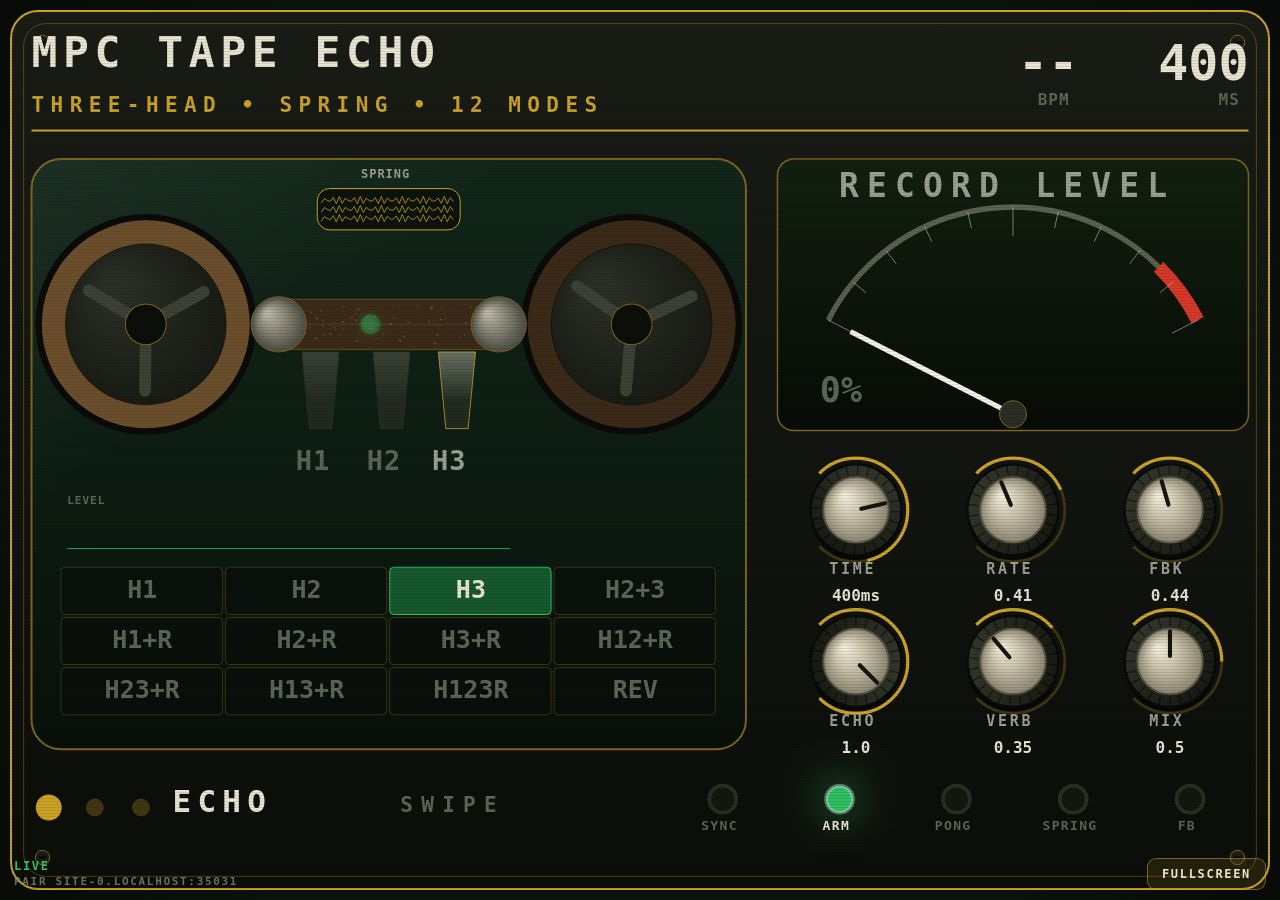
==== vst/web/index.html @ f67cbfa9 "feat: the companion screen, in the published source Port 8101, three faces (ECHO/TAPE/MACRO), read a" ====
<!doctype html>
<html lang="en">
<head>
<meta charset="utf-8">
<meta name="viewport" content="width=device-width,initial-scale=1,viewport-fit=cover,user-scalable=no">
<meta name="mobile-web-app-capable" content="yes">
<meta name="apple-mobile-web-app-capable" content="yes">
<meta name="apple-mobile-web-app-status-bar-style" content="black-translucent">
<meta name="theme-color" content="#0a0c09">
<link rel="manifest" href="/manifest.json">
<link rel="icon" href="/icon.svg">
<title>MPC Tape Echo — companion</title>
<style>
  html,body{margin:0;height:100%;background:#080a07;overflow:hidden;
    -webkit-user-select:none;user-select:none;-webkit-tap-highlight-color:transparent}
  canvas{display:block;width:100vw;height:100vh;touch-action:none}
  #bar{position:fixed;left:0;right:0;bottom:0;box-sizing:border-box;display:flex;
    justify-content:space-between;align-items:center;gap:10px;
    padding:10px 14px calc(10px + env(safe-area-inset-bottom));
    font:600 12px/1.2 ui-monospace,SFMono-Regular,Menlo,Consolas,monospace;
    letter-spacing:.14em;text-transform:uppercase;color:#8d947f;pointer-events:none;
    transition:opacity .5s}
  #bar.hide{opacity:0}
  #bar b{color:#2fbf63}
  button{pointer-events:auto;background:rgba(201,162,39,.12);border:1px solid rgba(201,162,39,.5);
    color:#e9e4d2;border-radius:9px;padding:8px 14px;font:inherit;letter-spacing:inherit;
    text-transform:inherit}
  button:active{background:rgba(201,162,39,.35)}
</style>
</head>
<body>
<canvas id="c"></canvas>
<div id="bar"><span id="link"><b>LIVE</b> <span id="host"></span><br>
<span id="pair" style="opacity:.72;font-size:11px"></span></span>
<span><button id="fs">Fullscreen</button></span></div>
<script>
(() => {
'use strict';
/* MPC TAPE ECHO — companion panel.
 *
 * Three faces of a three-head tape echo: the tape bay with its heads and the mode grid, the
 * tape's own character, and the macros. Everything is drawn from /state, motion is integrated
 * here so a 7 Hz poll still looks continuous, and every control writes back through
 * POST /set — the plugin applies it on the audio thread.
 *
 * The drawing never invents machine state: head positions come from the three head times the
 * plugin publishes, head activity from the mode table's own option names.
 */
var cv = document.getElementById('c'), ctx = cv.getContext('2d');
var bar = document.getElementById('bar'), link = document.getElementById('link');
var hostEl = document.getElementById('host');
var W = 0, H = 0, DPR = 1, portrait = false;

/* ---- palette ------------------------------------------------------------- */
var CREAM = '#e9e4d2', DIM = '#9aa08f', FAINT = '#5d6555';
var GOLD = '#c9a227', GOLD_D = '#7d6420';
var GREEN = '#1f8f4a', GREEN_HI = '#2fbf63', GREEN_DEEP = '#0a140d';
var RED = '#d6382a', AMBER = '#e0a02b';
var TAPE = '#3b2a17', TAPE_HI = '#6b4f2c';

/* ---- what the device sends ------------------------------------------------ */
var st = {
  vu: 0, peak: 0, delay_ms: 400, bpm: 0, repeat_rate: 0.414888,
  head_ms: [69, 132, 190], intensity: 0.44, echo_volume: 1, reverb_volume: 0.35, mix: 0.5,
  input_volume: 0.5, bass: 0, treble: 0, wow_flutter: 0,
  time_ms: 400, tone_tilt: 0, tape_wear: 0.25,
  mode: 2, tempo_sync: 0, echo_rate_note: 5, tape_age: 1, input_send: 1, ping_pong: 0,
  stereo_width: 0, heads: 4, rev_head: 0,
  instance: 0, count: 0, active: 0, age_ms: 0
};
/* display names only (cosmetic); which heads a mode uses comes from the plugin's own table */
var MODES = ['H1', 'H2', 'H3', 'H2+3', 'H1+R', 'H2+R', 'H3+R', 'H12+R', 'H23+R', 'H13+R', 'H123R', 'REV'];
var linkOk = false, lastHeard = 0;
var pairEl = document.getElementById('pair');
var pairText = '';   /* what the bar shows a second phone: the plugin's own address */

/* /state carries `url` once the server publishes it; until then the address this page was
 * opened with is the honest answer. Never guessed, never read from the network. */
function setPair() {
  var u = (st && typeof st.url === 'string' && st.url) ? st.url : location.host;
  pairText = u;
  if (pairEl) pairEl.textContent = 'PAIR ' + u;
}

/* control state */
var hits = [];              /* interactive regions of the last frame */
var drag = null;            /* {key, startY, startV, x, y} while a knob is being turned */
var note = '', noteUntil = 0;
var env = [];               /* the last seconds of level */
var envAt = 0;

function poll() {
  fetch('/state', { cache: 'no-store' }).then(function (r) { return r.json(); }).then(function (j) {
    st = j; linkOk = true; lastHeard = performance.now();
    link.className = '';
    hostEl.textContent = location.host;
    setPair();
  }).catch(function () { linkOk = false; });
}
setInterval(poll, 140); setPair(); poll();

/* ---- writes: the page drives the machine ----------------------------------
 * One tiny endpoint: POST /set?k=<param>&v=<value>. The header a cross-site form cannot set
 * without a preflight this server never grants, so another web page cannot move the tape. */
function post(key, val) {
  fetch('/set?k=' + encodeURIComponent(key) + '&v=' + encodeURIComponent(val),
        { method: 'POST', headers: { 'X-TEC': '1' } })
    .then(function (r) { if (!r.ok) r.text().then(function (t) { note = t.trim(); noteUntil = performance.now() + 2500; }); })
    .catch(function () { note = 'no link'; noteUntil = performance.now() + 2500; });
}

/* tape texture: fixed pseudo-random specks/gaps in tape-normalised coordinates, so wear looks
 * baked into the tape and scrolls with it instead of flickering */
function lcg(seed) { var s2 = seed >>> 0; return function () { s2 = (s2 * 1664525 + 1013904223) >>> 0; return s2 / 4294967296; }; }
var rnd = lcg(0x7A9E);
var SPECKS = [], GAPS = [], NBARS = [];
for (var si = 0; si < 90; si++) SPECKS.push([rnd(), rnd(), 0.25 + rnd() * 0.75]);
for (var gi = 0; gi < 9; gi++) GAPS.push([rnd(), 0.004 + rnd() * 0.012]);
for (var ni = 0; ni < 70; ni++) NBARS.push([rnd(), rnd()]);

/* ---- motion state --------------------------------------------------------- */
var pulses = [], spawn = 0, reelAngle = 0, wowPhase = 0, vuPos = 0, vuVel = 0;
var tapeRun = 0;            /* 0..1, the motor's actual speed after inertia */
var loudAt = 0;             /* the last time there was signal or a finger on the panel */
var ripples = [];
var prevFlash = [0, 0, 0];

function clamp(v, a, b) { return v < a ? a : v > b ? b : v; }
function fmt(v) { return (Math.round(v * 100) / 100).toFixed(2).replace(/0$/, ''); }
function sign1(v) { return v > 0 ? '+' + Math.round(v * 100) / 100 : '' + Math.round(v * 100) / 100; }

/* ---- drawing helpers ------------------------------------------------------ */
function rr(x, y, w, h, r) {
  ctx.beginPath();
  ctx.moveTo(x + r, y);
  ctx.arcTo(x + w, y, x + w, y + h, r);
  ctx.arcTo(x + w, y + h, x, y + h, r);
  ctx.arcTo(x, y + h, x, y, r);
  ctx.arcTo(x, y, x + w, y, r);
  ctx.closePath();
}
function screw(x, y, r) {
  ctx.beginPath(); ctx.arc(x, y, r, 0, 6.2832);
  ctx.fillStyle = '#1b1e18'; ctx.fill();
  ctx.lineWidth = 1; ctx.strokeStyle = GOLD_D; ctx.stroke();
  ctx.beginPath(); ctx.moveTo(x - r * 0.6, y); ctx.lineTo(x + r * 0.6, y);
  ctx.strokeStyle = '#0a0b08'; ctx.lineWidth = Math.max(1, r * 0.35); ctx.stroke();
}
function label(txt, x, y, size, colour, align, spacing) {
  ctx.font = '600 ' + Math.round(size) + 'px ui-monospace,SFMono-Regular,Menlo,monospace';
  ctx.fillStyle = colour; ctx.textAlign = align || 'center'; ctx.textBaseline = 'alphabetic';
  if (!spacing) { ctx.fillText(txt, x, y); return; }
  var w = 0, i;
  for (i = 0; i < txt.length; i++) w += ctx.measureText(txt[i]).width + spacing;
  w -= spacing;
  var cx = align === 'left' ? x : align === 'right' ? x - w : x - w / 2;
  for (i = 0; i < txt.length; i++) { ctx.fillText(txt[i], cx, y); cx += ctx.measureText(txt[i]).width + spacing; }
}
function labelWidth(txt, size, spacing) {
  ctx.font = '600 ' + Math.round(size) + 'px ui-monospace,SFMono-Regular,Menlo,monospace';
  var w2 = 0;
  for (var i = 0; i < txt.length; i++) w2 += ctx.measureText(txt[i]).width + (spacing || 0);
  return w2 - (spacing || 0);
}
function text(txt, x, y, size, colour, align) {
  ctx.font = '600 ' + Math.round(size) + 'px ui-monospace,SFMono-Regular,Menlo,monospace';
  ctx.fillStyle = colour; ctx.textAlign = align || 'center'; ctx.textBaseline = 'middle';
  ctx.fillText(txt, x, y);
}

function drawReel(cx, cy, r, angle, tint) {
  var g = ctx.createRadialGradient(cx - r * 0.3, cy - r * 0.35, r * 0.1, cx, cy, r);
  g.addColorStop(0, '#2b2f26'); g.addColorStop(1, '#14170f');
  ctx.beginPath(); ctx.arc(cx, cy, r, 0, 6.2832); ctx.fillStyle = g; ctx.fill();
  ctx.lineWidth = Math.max(1, r * 0.06); ctx.strokeStyle = '#0a0b08'; ctx.stroke();
  ctx.beginPath(); ctx.arc(cx, cy, r * 0.86, 0, 6.2832);
  ctx.lineWidth = r * 0.22; ctx.strokeStyle = tint; ctx.stroke();
  ctx.beginPath(); ctx.arc(cx, cy, r * 0.75, 0, 6.2832);
  ctx.lineWidth = 1; ctx.strokeStyle = 'rgba(0,0,0,.45)'; ctx.stroke();
  ctx.save(); ctx.translate(cx, cy); ctx.rotate(angle);
  for (var i = 0; i < 3; i++) {
    ctx.beginPath(); ctx.rotate(2.0944);
    ctx.moveTo(0, -r * 0.18); ctx.lineTo(0, -r * 0.62);
    ctx.lineWidth = Math.max(1.5, r * 0.11); ctx.lineCap = 'round';
    ctx.strokeStyle = '#3c4235'; ctx.stroke();
  }
  ctx.beginPath(); ctx.arc(0, 0, r * 0.19, 0, 6.2832); ctx.fillStyle = '#0c0e0a'; ctx.fill();
  ctx.lineWidth = 1; ctx.strokeStyle = GOLD_D; ctx.stroke();
  ctx.restore();
}

/* a knob: skirt with knurling, cap, pointer. pos 0..1 -> -135..+135 degrees.
 * `map` turns the drag position into the value the plugin expects (ms, -1..1, ...). */
function knob(cx, cy, r, pos, name, shown, key, map) {
  pos = clamp(pos, 0, 1);
  var a = (-135 + pos * 270) * Math.PI / 180;
  ctx.beginPath(); ctx.arc(cx, cy + r * 0.1, r, 0, 6.2832);
  ctx.fillStyle = 'rgba(0,0,0,.55)'; ctx.fill();
  ctx.save(); ctx.translate(cx, cy); ctx.rotate(a);
  ctx.beginPath(); ctx.arc(0, 0, r, 0, 6.2832);
  var g = ctx.createLinearGradient(-r, -r, r, r);
  g.addColorStop(0, '#3a3f33'); g.addColorStop(0.5, '#22261d'); g.addColorStop(1, '#141710');
  ctx.fillStyle = g; ctx.fill();
  ctx.lineWidth = Math.max(1, r * 0.05); ctx.strokeStyle = '#0a0b08'; ctx.stroke();
  for (var i = 0; i < 24; i++) {
    var t = (i / 24) * 6.2832;
    ctx.beginPath();
    ctx.moveTo(Math.cos(t) * r * 0.78, Math.sin(t) * r * 0.78);
    ctx.lineTo(Math.cos(t) * r * 0.98, Math.sin(t) * r * 0.98);
    ctx.lineWidth = Math.max(0.6, r * 0.03); ctx.strokeStyle = 'rgba(0,0,0,.5)'; ctx.stroke();
  }
  ctx.restore();
  ctx.beginPath(); ctx.arc(cx, cy, r * 0.72, 0, 6.2832);
  var cg = ctx.createRadialGradient(cx - r * 0.25, cy - r * 0.3, r * 0.05, cx, cy, r * 0.72);
  cg.addColorStop(0, '#f0ead8'); cg.addColorStop(0.45, '#c9c2ab'); cg.addColorStop(1, '#8c8570');
  ctx.fillStyle = cg; ctx.fill();
  ctx.lineWidth = Math.max(1, r * 0.04); ctx.strokeStyle = '#5c5747'; ctx.stroke();
  ctx.save(); ctx.translate(cx, cy); ctx.rotate(a);
  ctx.beginPath(); ctx.moveTo(0, -r * 0.12); ctx.lineTo(0, -r * 0.66);
  ctx.lineWidth = Math.max(1.5, r * 0.09); ctx.lineCap = 'round';
  ctx.strokeStyle = '#14160f'; ctx.stroke();
  ctx.restore();
  ctx.beginPath();
  ctx.arc(cx, cy, r * 1.14, -Math.PI * 0.75, -Math.PI * 0.75 + Math.PI * 1.5);
  ctx.lineWidth = Math.max(1.5, r * 0.06); ctx.strokeStyle = 'rgba(201,162,39,.25)'; ctx.stroke();
  ctx.beginPath();
  ctx.arc(cx, cy, r * 1.14, -Math.PI * 0.75, -Math.PI * 0.75 + Math.PI * 1.5 * pos);
  ctx.lineWidth = Math.max(1.5, r * 0.07); ctx.strokeStyle = GOLD; ctx.stroke();
  if (name) label(name, cx, cy + r * 1.42, r * 0.34, DIM, 'center', r * 0.06);
  if (shown !== undefined) text(shown, cx, cy + r * 1.92, r * 0.36, CREAM, 'center');
  if (key) hits.push({ t: 'knob', key: key, name: name, x: cx, y: cy, r: r * 1.3, v: pos, map: map });
}

/* a rounded lamp that glows when on */
function lamp(x, y, r, on, colour, name, key, toggle) {
  ctx.beginPath(); ctx.arc(x, y, r, 0, 6.2832);
  ctx.fillStyle = on ? colour : '#14170f';
  if (on) { ctx.shadowColor = colour; ctx.shadowBlur = r * 3.2; }
  ctx.fill(); ctx.shadowBlur = 0;
  ctx.lineWidth = Math.max(1, r * 0.28); ctx.strokeStyle = on ? 'rgba(255,255,255,.35)' : '#2a2e24'; ctx.stroke();
  if (name) label(name, x, y + r * 2.3, r * 0.95, on ? CREAM : FAINT, 'center', r * 0.1);
  if (key) hits.push({ t: 'toggle', key: key, x: x, y: y, r: r * 2.2, on: on ? 1 : 0, toggle: toggle });
}

/* a segmented switch: label above, one cell per option, the live one lit. A tap sends its index. */
function seg(x, y, w, h, label2, opts, cur, key, base, pitch) {
  var b = base || 0;
  label(label2, x, y - h * 0.18, h * 0.34, DIM, 'left', h * 0.05);
  var n = opts.length, cw = w / n;
  /* The drawn cell is often only ~18 px tall on a phone, and a hit box equal to it cannot be
   * tapped: the finger lands outside and the touch becomes a page swipe. The target is grown
   * vertically (never past the next row) while the drawing keeps its size. */
  var th = Math.min(Math.max(h, 34), Math.max(h, (pitch || h + 8) - 4));
  var ty = y + (h - th) / 2;
  for (var i = 0; i < n; i++) {
    var on = Math.round(cur) === (i + b);
    rr(x + i * cw + 1.5, y, cw - 3, h, Math.min(5, h * 0.22));
    ctx.fillStyle = on ? 'rgba(31,143,74,.60)' : 'rgba(10,14,10,.72)'; ctx.fill();
    ctx.lineWidth = on ? 1.5 : 1;
    ctx.strokeStyle = on ? GREEN_HI : 'rgba(201,162,39,.28)'; ctx.stroke();
    text(opts[i], x + i * cw + cw / 2, y + h / 2, Math.min(h * 0.42, cw * 0.3),
         on ? CREAM : FAINT, 'center');
    hits.push({ t: 'seg', key: key, i: i + b, name: opts[i], x: x + i * cw + 1, y: ty, w: cw - 2, h: th });
  }
}

/* ---- layout --------------------------------------------------------------- */
function layout() {
  var m = Math.min(W, H) * 0.035;
  var L = { m: m, portrait: portrait };
  var footerH = Math.max(46, Math.min(W, H) * 0.115);
  L.footer = { x: m, y: H - m * 0.9 - footerH, w: W - m * 2, h: footerH };
  if (!portrait) {
    L.title = { x: m, y: m * 0.7, w: W - m * 2, h: H * 0.14 };
    var bodyY = L.title.y + L.title.h + m * 0.35;
    var bodyH = L.footer.y - bodyY - m * 0.6;
    L.bay = { x: m, y: bodyY, w: (W - m * 2) * 0.6 - m * 0.5, h: bodyH };
    var rx = L.bay.x + L.bay.w + m;
    var rw = W - rx - m;
    L.vu = { x: rx, y: bodyY, w: rw, h: bodyH * 0.46 };
    L.knobs = { x: rx, y: bodyY + bodyH * 0.46 + m * 0.5, w: rw, h: bodyH * 0.54 - m * 0.5 };
  } else {
    L.title = { x: m, y: m * 0.6, w: W - m * 2, h: H * 0.1 };
    var y0 = L.title.y + L.title.h + m * 0.4;
    var rest = L.footer.y - y0 - m * 0.6;
    L.bay = { x: m, y: y0, w: W - m * 2, h: rest * 0.37 };
    L.vu = { x: m, y: y0 + L.bay.h + m * 0.5, w: W - m * 2, h: rest * 0.19 };
    L.knobs = { x: m, y: L.vu.y + L.vu.h + m * 0.5, w: W - m * 2, h: rest * 0.44 - m * 0.5 };
  }
  L.knobCols = 3; L.knobRows = 2;
  return L;
}

/* ---- pages ---------------------------------------------------------------- */
var PAGES = ['ECHO', 'TAPE', 'MACRO'];
var pageN = 0, pagePos = 0, swiping = false;

function pageBody(i, dt, L, now) {
  if (i === 0) return echoBody(dt, L, now);
  if (i === 1) return tapeBody(dt, L, now);
  return macroBody(dt, L, now);
}

function draw(now) {
  var dt = draw.last ? Math.min(0.1, (now - draw.last) / 1000) : 0;
  draw.last = now;
  var L = layout();
  hits.length = 0;

  ctx.setTransform(DPR, 0, 0, DPR, 0, 0);
  ctx.fillStyle = '#080a07'; ctx.fillRect(0, 0, W, H);

  /* the light the machine throws on the table: green while it decays, amber as the repeats
   * pile up, red and breathing once it is at the edge of running away */
  var hot = st.intensity > 0.75 ? 2 : st.intensity > 0.55 ? 1 : 0;
  var amb = hot === 2 ? RED : hot === 1 ? AMBER : GREEN_HI;
  var ambA = (hot === 2 ? 0.18 : hot === 1 ? 0.12 : 0.08) * (0.6 + 0.4 * (st.vu || 0));
  if (hot === 2) ambA *= 0.75 + 0.25 * Math.sin(now * 0.006);
  var ag = ctx.createRadialGradient(W / 2, H / 2, Math.min(W, H) * 0.15, W / 2, H / 2, Math.max(W, H) * 0.72);
  ag.addColorStop(0, amb); ag.addColorStop(0.55, amb); ag.addColorStop(1, 'rgba(8,10,7,0)');
  ctx.globalAlpha = ambA; ctx.fillStyle = ag; ctx.fillRect(0, 0, W, H); ctx.globalAlpha = 1;

  /* chassis */
  rr(L.m * 0.35, L.m * 0.35, W - L.m * 0.7, H - L.m * 0.7, Math.min(W, H) * 0.03);
  var ch = ctx.createLinearGradient(0, 0, 0, H);
  ch.addColorStop(0, '#1a1d16'); ch.addColorStop(0.45, '#121510'); ch.addColorStop(1, '#0b0d09');
  ctx.fillStyle = ch; ctx.fill();
  ctx.lineWidth = 2; ctx.strokeStyle = GOLD; ctx.stroke();
  rr(L.m * 0.75, L.m * 0.75, W - L.m * 1.5, H - L.m * 1.5, Math.min(W, H) * 0.025);
  ctx.lineWidth = 1; ctx.strokeStyle = 'rgba(201,162,39,.35)'; ctx.stroke();
  var sr = Math.max(3, Math.min(W, H) * 0.008);
  screw(L.m * 1.35, L.m * 1.35, sr); screw(W - L.m * 1.35, L.m * 1.35, sr);
  screw(L.m * 1.35, H - L.m * 1.35, sr); screw(W - L.m * 1.35, H - L.m * 1.35, sr);

  /* title band */
  var titleSize = portrait ? L.title.h * 0.26 : L.title.h * 0.34;
  var titleSp = titleSize * 0.13;
  var titleTxt = 'MPC TAPE ECHO';
  var room = L.title.w * (portrait ? 0.94 : 0.62);
  for (var fit = 0; fit < 30 && labelWidth(titleTxt, titleSize, titleSp) > room; fit++) {
    titleSize *= 0.94; titleSp = titleSize * 0.13;
  }
  var ty = L.title.y + L.title.h * (portrait ? 0.26 : 0.36);
  label(titleTxt, L.title.x, ty, titleSize, CREAM, 'left', titleSp);
  var subSize = portrait ? titleSize * 0.5 : L.title.h * 0.17;
  label('THREE-HEAD • SPRING • 12 MODES', L.title.x, ty + titleSize * 1.05, subSize, GOLD, 'left', subSize * 0.3);
  ctx.beginPath();
  ctx.moveTo(L.title.x, L.title.y + L.title.h * 0.86);
  ctx.lineTo(L.title.x + L.title.w, L.title.y + L.title.h * 0.86);
  ctx.lineWidth = 2; ctx.strokeStyle = GOLD; ctx.stroke();
  /* the two numbers that matter: host tempo, and the leading head's time in effect */
  var rx = L.title.x + L.title.w, big = portrait ? titleSize * 0.9 : L.title.h * 0.4;
  if (portrait) ty = ty + titleSize * 1.05;
  var msTxt = st.delay_ms > 0 ? st.delay_ms.toFixed(0) : '--';
  ctx.font = '600 ' + Math.round(big) + 'px ui-monospace,SFMono-Regular,Menlo,monospace';
  var msW = Math.max(ctx.measureText(msTxt).width, ctx.measureText('MS').width * 2.2);
  var bpmTxt = st.bpm > 1 ? String(Math.round(st.bpm)) : '--';
  text(msTxt, rx, ty, big, CREAM, 'right');
  label(st.tempo_sync ? 'MS SYNC' : 'MS', rx, ty + L.title.h * 0.3, L.title.h * 0.13, FAINT, 'right', 1);
  text(bpmTxt, rx - msW - L.title.h * 0.3, ty, big, CREAM, 'right');
  label('BPM', rx - msW - L.title.h * 0.3, ty + L.title.h * 0.3, L.title.h * 0.13, FAINT, 'right', 1);

  /* the pages slide; the chassis and the title band stay put */
  var focused = Math.round(pagePos);
  for (var pi = 0; pi < PAGES.length; pi++) {
    var off = (pi - pagePos) * W;
    if (Math.abs(off) > W * 1.02) continue;
    ctx.save();
    ctx.translate(off, 0);
    var before = hits.length;
    pageBody(pi, pi === focused ? dt : 0, L, now);
    /* a page that is still sliding in must not take touches meant for the one on screen */
    if (pi !== focused) hits.length = before;
    ctx.restore();
  }
  drawFooter(L, now);
  drawBubble();
  drawNote();

  ctx.fillStyle = 'rgba(0,0,0,.10)';
  for (var sy2 = 0; sy2 < H; sy2 += 3) ctx.fillRect(0, sy2, W, 1);

  if (!swiping) {
    if (Math.abs(pagePos - pageN) > 0.001) pagePos += (pageN - pagePos) * Math.min(1, dt * 12);
    else pagePos = pageN;
  }

  requestAnimationFrame(draw);
}

/* the tape bay: chassis, reels, ribbon, three heads, spring tank. Shared by pages 0 and 1 so
 * the machine looks like one machine while the pages change what you can reach. */
function drawBay(bay, dt, now, withHeads) {
  rr(bay.x, bay.y, bay.w, bay.h, Math.min(bay.w, bay.h) * 0.05);
  var bg = ctx.createLinearGradient(0, bay.y, 0, bay.y + bay.h);
  bg.addColorStop(0, '#12261a'); bg.addColorStop(0.55, '#0d1c12'); bg.addColorStop(1, '#081009');
  ctx.fillStyle = bg; ctx.fill();
  ctx.lineWidth = 2; ctx.strokeStyle = GOLD_D; ctx.stroke();
  ctx.save(); ctx.beginPath();
  rr(bay.x, bay.y, bay.w, bay.h, Math.min(bay.w, bay.h) * 0.05); ctx.clip();
  var gl = ctx.createLinearGradient(bay.x, bay.y, bay.x + bay.w * 0.6, bay.y + bay.h);
  gl.addColorStop(0, 'rgba(255,255,255,.05)'); gl.addColorStop(0.4, 'rgba(255,255,255,0)');
  ctx.fillStyle = gl; ctx.fillRect(bay.x, bay.y, bay.w, bay.h);
  ctx.restore();

  var reelR = Math.min(bay.h * 0.24, bay.w * 0.15);
  var reelY = bay.y + bay.h * 0.28;
  var lx = bay.x + bay.w * 0.16, rxx = bay.x + bay.w * 0.84;
  var speed = clamp(140 / Math.max(40, st.delay_ms), 0.2, 2.6);
  if (st.vu > 0.015 || drag) loudAt = now;
  var running = (now - loudAt) < 2200;
  tapeRun += ((running ? 1 : 0) - tapeRun) * Math.min(1, dt * (running ? 2.2 : 0.9));
  reelAngle += dt * speed * 2.2 * tapeRun;
  drawReel(lx, reelY, reelR, reelAngle, TAPE_HI);
  drawReel(rxx, reelY, reelR, reelAngle * 1.07, TAPE);

  var wob = clamp(st.wow_flutter * 0.55, 0, 1) * Math.min(bay.h * 0.012, 6);
  wowPhase += dt * 2 * Math.PI * 0.9;
  /* the run clears the reels: at 0.94 the guide roller sat on the right rim and head 3
   * was drawn on top of it (seen on the device, 2026-11-01) */
  var x0 = lx + reelR * 1.24, x1 = rxx - reelR * 1.24;
  var tapeY = bay.y + bay.h * 0.28;
  var tapeH = Math.max(7, bay.h * 0.085);
  function edgeY(x, dir) {
    var u = (x - x0) / Math.max(1, x1 - x0);
    return tapeY + Math.sin(wowPhase + u * 5.4) * wob + dir * tapeH * 0.5;
  }
  ctx.beginPath();
  for (var tx = x0; tx <= x1; tx += 6) ctx.lineTo(tx, edgeY(tx, -1));
  for (var tx2 = x1; tx2 >= x0; tx2 -= 6) ctx.lineTo(tx2, edgeY(tx2, +1));
  ctx.closePath();
  ctx.fillStyle = TAPE; ctx.fill();
  ctx.lineWidth = 1; ctx.strokeStyle = 'rgba(201,162,39,.35)'; ctx.stroke();

  var tapePos = (now * 0.00004) * (1 + (st.repeat_rate || 0));
  ctx.save();
  ctx.beginPath();
  for (var cx1 = x0; cx1 <= x1; cx1 += 6) ctx.lineTo(cx1, edgeY(cx1, -1));
  for (var cx2 = x1; cx2 >= x0; cx2 -= 6) ctx.lineTo(cx2, edgeY(cx2, +1));
  ctx.closePath();
  ctx.clip();

  /* age -> oxide specks; wear -> a duller, dirtier tape; hiss is the audio's business */
  var age = clamp(st.tape_age || 0, 0, 2);
  var speckA = 0.05 + age * 0.11 + clamp(st.tape_wear, 0, 1) * 0.1;
  ctx.fillStyle = 'rgba(232,220,190,' + speckA.toFixed(3) + ')';
  for (var sk = 0; sk < SPECKS.length; sk++) {
    var u1 = (SPECKS[sk][0] + tapePos) % 1, sx4 = x0 + (x1 - x0) * u1;
    var sy4 = edgeY(sx4, 0) + (SPECKS[sk][1] - 0.5) * tapeH * 0.8;
    var sz4 = SPECKS[sk][2] * Math.max(0.8, tapeH * 0.05) * (age > 0.5 ? 1 : 0.6);
    ctx.fillRect(sx4, sy4, sz4, sz4 * 0.8);
  }
  var wear = clamp(st.tape_wear, 0, 1);
  if (wear > 0.35) {
    ctx.fillStyle = 'rgba(6,8,5,' + (0.55 * (wear - 0.35)).toFixed(3) + ')';
    for (var gk = 0; gk < GAPS.length; gk++) {
      var ug = (GAPS[gk][0] + tapePos * 1.3) % 1;
      var gx4 = x0 + (x1 - x0) * ug;
      ctx.fillRect(gx4, edgeY(gx4, -1), (x1 - x0) * GAPS[gk][1], tapeH * 1.2);
    }
  }
  ctx.restore();

  /* drive warms the record side */
  if (st.input_volume > 0.55) {
    var glow = ctx.createRadialGradient(x0, tapeY, 2, x0, tapeY, tapeH * 5);
    glow.addColorStop(0, 'rgba(255,168,72,' + (0.4 * (st.input_volume - 0.55)).toFixed(3) + ')');
    glow.addColorStop(1, 'rgba(255,168,72,0)');
    ctx.fillStyle = glow;
    ctx.beginPath(); ctx.arc(x0, tapeY, tapeH * 5, 0, 6.2832); ctx.fill();
  }

  ctx.beginPath();
  for (var tx3 = x0; tx3 <= x1; tx3 += 6) {
    if (tx3 === x0) ctx.moveTo(tx3, edgeY(tx3, 0)); else ctx.lineTo(tx3, edgeY(tx3, 0));
  }
  ctx.lineWidth = 1; ctx.strokeStyle = 'rgba(255,240,200,.12)'; ctx.stroke();

  for (var g2 = 0; g2 < 2; g2++) {
    var gx2 = g2 ? x1 : x0, gr2 = Math.max(4, tapeH * 0.55);
    ctx.beginPath(); ctx.arc(gx2, edgeY(gx2, 0), gr2, 0, 6.2832);
    var rg2 = ctx.createRadialGradient(gx2 - gr2 * 0.4, edgeY(gx2, 0) - gr2 * 0.4, gr2 * 0.1,
                                       gx2, edgeY(gx2, 0), gr2);
    rg2.addColorStop(0, '#b9b3a0'); rg2.addColorStop(1, '#4a4d42');
    ctx.fillStyle = rg2; ctx.fill();
    ctx.lineWidth = 1; ctx.strokeStyle = GOLD_D; ctx.stroke();
  }

  /* head positions come from the times the plugin publishes, not from a table here */
  var hms = st.head_ms || [69, 132, 190];
  /* The three heads are spaced by the real head times (1 : 1.9 : 2.76), but the GROUP is
   * centred under the tape: drawn raw they crowd the right half and the left third of the
   * run stayed empty (device feedback, 2026-11-01). */
  var span = Math.max(1, hms[2]);
  var raw = [hms[0] / span, hms[1] / span, 1];
  var mid = (raw[0] + raw[2]) / 2, spread = 0.62;
  var headPos = raw.map(function (p) { return 0.5 + (p - mid) * (spread / Math.max(0.01, raw[2] - raw[0])); });
  var flash = [0, 0, 0];
  for (var h = 0; h < 3; h++) {
    var hx = x0 + (x1 - x0) * headPos[h], on = (st.heads >> h) & 1;
    for (var p = 0; p < pulses.length; p++) {
      var d = Math.abs(pulses[p] - headPos[h]);
      if (d < 0.02) flash[h] = Math.max(flash[h], 1 - d / 0.02);
    }
    var hw = Math.max(9, bay.w * 0.026), hh = Math.max(12, bay.h * 0.13);
    ctx.beginPath();
    ctx.moveTo(hx - hw, tapeY + tapeH * 0.55);
    ctx.lineTo(hx + hw, tapeY + tapeH * 0.55);
    ctx.lineTo(hx + hw * 0.6, tapeY + tapeH * 0.55 + hh);
    ctx.lineTo(hx - hw * 0.6, tapeY + tapeH * 0.55 + hh);
    ctx.closePath();
    var hg = ctx.createLinearGradient(hx, tapeY, hx, tapeY + hh);
    hg.addColorStop(0, on ? '#8f9a86' : '#4a5245'); hg.addColorStop(1, '#232a20');
    ctx.fillStyle = hg; ctx.fill();
    ctx.lineWidth = 1; ctx.strokeStyle = on ? 'rgba(201,162,39,.8)' : '#2a2f26'; ctx.stroke();
    if (flash[h] > 0.03) {
      ctx.beginPath(); ctx.arc(hx, tapeY + tapeH * 0.55 + hh * 0.35, hw * (0.5 + flash[h]), 0, 6.2832);
      ctx.fillStyle = 'rgba(47,191,99,' + (0.35 * flash[h]).toFixed(3) + ')'; ctx.fill();
    }
    label('H' + (h + 1), hx, tapeY + tapeH * 0.55 + hh + Math.max(10, bay.h * 0.07),
          Math.max(9, bay.h * 0.045), on ? DIM : FAINT, 'center', 1);
  }

  if (!withHeads) return;

  for (var rh = 0; rh < 3; rh++) {
    if (flash[rh] > 0.55 && prevFlash[rh] <= 0.55 && st.active) {
      var rxp = x0 + (x1 - x0) * headPos[rh];
      ripples.push({ x: rxp, y: edgeY(rxp, 0), t: now,
                     col: st.intensity > 0.75 ? RED : st.intensity > 0.55 ? AMBER : GREEN_HI });
      if (ripples.length > 14) ripples.shift();
    }
    prevFlash[rh] = flash[rh];
  }
  ripples = ripples.filter(function (r2) { return now - r2.t < 900; });
  for (var ri = 0; ri < ripples.length; ri++) {
    /* clamp: a clock that jumps must never produce a negative arc radius — it throws and
     * kills the whole frame */
    var rr2 = ripples[ri], life = clamp((now - rr2.t) / 900, 0, 1);
    var rad2 = Math.min(bay.h * 0.22, tapeH * 0.6 + life * bay.h * 0.22);
    ctx.beginPath(); ctx.arc(rr2.x, rr2.y + tapeH * 0.7, rad2, 0, 6.2832);
    ctx.globalAlpha = (1 - life) * 0.5;
    ctx.lineWidth = Math.max(1, tapeH * 0.16 * (1 - life));
    ctx.strokeStyle = rr2.col; ctx.stroke();
  }
  ctx.globalAlpha = 1;

  /* the pulses: one per repeat period, travelling the tape */
  var dv = dt / (Math.max(30, st.delay_ms) / 1000);
  for (var i = 0; i < pulses.length; i++) pulses[i] += dv;
  pulses = pulses.filter(function (q) { return q < 1.02; });
  spawn += dt * 1000 / Math.max(30, st.delay_ms) * tapeRun;
  while (spawn >= 1) { spawn -= 1; pulses.push(0); }
  var pc = st.intensity > 0.75 ? RED : st.intensity > 0.55 ? AMBER : GREEN_HI;
  for (var k = 0; k < pulses.length; k++) {
    var p0 = pulses[k];
    for (var g3 = 3; g3 >= 1; g3--) {
      var gx3 = x0 + (x1 - x0) * (p0 - g3 * 0.006);
      if (gx3 < x0) continue;
      ctx.beginPath(); ctx.arc(gx3, edgeY(gx3, 0), Math.max(1.2, tapeH * (0.2 - g3 * 0.04)), 0, 6.2832);
      ctx.globalAlpha = (0.22 - g3 * 0.06) * (st.active ? 1 : 0.4);
      ctx.fillStyle = pc; ctx.fill();
    }
    var px = x0 + (x1 - x0) * p0;
    var fade = 0.35 + 0.65 * (1 - p0);
    ctx.beginPath(); ctx.arc(px, edgeY(px, 0), Math.max(2, tapeH * 0.2), 0, 6.2832);
    ctx.globalAlpha = fade * (st.active ? 1 : 0.4);
    ctx.fillStyle = pc; ctx.shadowColor = pc; ctx.shadowBlur = 8; ctx.fill();
    ctx.shadowBlur = 0; ctx.globalAlpha = 1;
  }

  /* the spring tank, lit when this mode feeds it */
  var tankW = bay.w * 0.2, tankH = bay.h * 0.07;
  var tankX = bay.x + (bay.w - tankW) / 2, tankY = bay.y + bay.h * 0.05;
  var feeding = st.rev_head > 0 || st.reverb_volume > 0.02;
  rr(tankX, tankY, tankW, tankH, tankH * 0.3);
  ctx.fillStyle = '#0c130c'; ctx.fill();
  ctx.lineWidth = 1; ctx.strokeStyle = feeding ? GOLD : GOLD_D; ctx.stroke();
  for (var sp = 0; sp < 3; sp++) {
    ctx.beginPath();
    var sy3 = tankY + tankH * (0.28 + sp * 0.22);
    for (var sx3 = 0; sx3 <= tankW - 8; sx3 += 3) {
      ctx.lineTo(tankX + 4 + sx3, sy3 + Math.sin(sx3 * 0.9 + now * 0.004) * tankH * 0.09);
    }
    ctx.lineWidth = 1; ctx.strokeStyle = feeding ? 'rgba(201,162,39,.8)' : 'rgba(120,110,80,.35)';
    ctx.stroke();
  }
  label('SPRING', tankX + tankW / 2, tankY - tankH * 0.25, tankH * 0.3, feeding ? DIM : FAINT, 'center', 1);
}

/* page 0: the echo itself — tape bay, mode grid, the six knobs that make the sound */
function echoBody(dt, L, now) {
  var bay = L.bay;
  drawBay(bay, dt, now, true);

  /* the last few seconds of level */
  if (now - envAt > 60) {
    envAt = now;
    env.push(clamp(st.vu, 0, 1));
    if (env.length > 90) env.shift();
  }
  var envH = Math.max(10, bay.h * 0.06), envY = bay.y + bay.h * 0.6;
  var envX0 = bay.x + bay.w * 0.05, envW = bay.w * 0.62;
  ctx.beginPath();
  ctx.moveTo(envX0, envY + envH);
  for (var e2 = 0; e2 < env.length; e2++) {
    ctx.lineTo(envX0 + envW * (e2 / Math.max(1, env.length - 1)), envY + envH * (1 - env[e2]));
  }
  ctx.lineTo(envX0 + envW, envY + envH);
  ctx.closePath();
  ctx.fillStyle = 'rgba(47,191,99,.12)'; ctx.fill();
  ctx.lineWidth = 1; ctx.strokeStyle = 'rgba(47,191,99,.55)'; ctx.stroke();
  label('LEVEL', envX0, envY - envH * 0.25, envH * 0.32, FAINT, 'left', 1);

  /* the mode grid: twelve cells, tap one */
  var gx = bay.x + bay.w * 0.04, gy = envY + envH * 1.5, gw = bay.w * 0.92;
  /* 4x3 makes 21 px rows on a phone; 3x4 makes usable ones without moving the grid. */
  var cols4 = L.portrait ? 6 : 4;
  var cw4 = gw / cols4;
  var ch4 = Math.min(bay.h * (L.portrait ? 0.16 : 0.085), (bay.y + bay.h * 0.97 - gy) / (12 / cols4));
  for (var m = 0; m < 12; m++) {
    var mx = gx + (m % cols4) * cw4, my = gy + Math.floor(m / cols4) * ch4;
    var on = st.mode === m;
    rr(mx + 1, my + 1, cw4 - 3, ch4 - 3, Math.min(4, ch4 * 0.2));
    ctx.fillStyle = on ? 'rgba(31,143,74,.55)' : 'rgba(10,14,10,.7)'; ctx.fill();
    ctx.lineWidth = 1; ctx.strokeStyle = on ? GREEN_HI : 'rgba(201,162,39,.25)'; ctx.stroke();
    text(MODES[m], mx + cw4 / 2, my + ch4 / 2, Math.min(ch4 * 0.5, cw4 * 0.22),
         on ? CREAM : FAINT, 'center');
    hits.push({ t: 'mode', i: m, x: mx + 1, y: my + 1, w: cw4 - 2, h: ch4 - 2 });
  }

  /* VU, with the meter's own ballistics */
  var vu = L.vu;
  var db = 20 * Math.log10(Math.max(1e-4, st.vu));
  var target = clamp((db + 48) / 48, 0, 1.04);
  vuVel += (target - vuPos) * 260 * dt - vuVel * 26 * dt;
  vuPos = clamp(vuPos + vuVel * dt, -0.05, 1.08);
  drawVU(vu, vuPos);

  knobRow(L, [
    ['TIME', (st.time_ms - 69) / 421, Math.round(st.time_ms) + 'ms', 'time_ms',
      function (p) { return Math.round(69 + p * 421); }],
    ['RATE', st.repeat_rate, fmt(st.repeat_rate), 'repeat_rate', null],
    ['FBK', st.intensity, fmt(st.intensity), 'intensity', null],
    ['ECHO', st.echo_volume, fmt(st.echo_volume), 'echo_volume', null],
    ['VERB', st.reverb_volume, fmt(st.reverb_volume), 'reverb_volume', null],
    ['MIX', st.mix, fmt(st.mix), 'mix', null]
  ]);
}

/* page 1: the tape's own character, and the dub switches */
function tapeBody(dt, L, now) {
  var bay = L.bay;
  /* The tape art owns the top of the bay; the switches get their own band below it, so the
   * rows never land on the heads (they did: H1/H2/H3 showed up between the switches). */
  var wide = !L.portrait;
  if (wide) drawBay({ x: bay.x, y: bay.y, w: bay.w, h: bay.h * 0.40 }, dt, now, false);

  var px = bay.x + bay.w * 0.06, pw = bay.w * 0.88;
  /* Portrait: the switches own the bay. Four rows squeezed under the artwork were ~18 px
   * tall - visually fine, impossible to hit. */
  var band = bay.h * (wide ? 0.54 : 0.86);
  var sh = Math.min(band / 5.2, wide ? 30 : 40), gap = sh * 1.35;
  var py = bay.y + bay.h * (wide ? 0.42 : 0.07);
  seg(px, py, pw, sh, 'TAPE AGE', ['NEW', 'USED', 'OLD'], st.tape_age, 'tape_age', 0, gap);
  seg(px, py + gap, pw, sh, 'ARM (SEND)', ['OFF', 'ON'], st.input_send, 'input_send', 0, gap);
  seg(px, py + gap * 2, pw, sh, 'PING PONG', ['OFF', 'ON'], st.ping_pong, 'ping_pong', 0, gap);
  seg(px, py + gap * 3, pw, sh, 'SYNC', ['OFF', 'ON'], st.tempo_sync, 'tempo_sync', 0, gap);

  knobRow(L, [
    ['DRIVE', st.input_volume, fmt(st.input_volume), 'input_volume', null],
    ['BASS', (st.bass + 1) / 2, sign1(st.bass), 'bass', function (p) { return (p * 2 - 1); }],
    ['TREBLE', (st.treble + 1) / 2, sign1(st.treble), 'treble', function (p) { return (p * 2 - 1); }],
    ['W&F', st.wow_flutter, fmt(st.wow_flutter), 'wow_flutter', null],
    ['WIDTH', st.stereo_width / 100, Math.round(st.stereo_width), 'stereo_width',
      function (p) { return Math.round(p * 100); }],
    ['DIV', (st.echo_rate_note - 1) / 10, String(st.echo_rate_note), 'echo_rate_note',
      function (p) { return Math.round(1 + p * 10); }]
  ]);
}

/* page 2: the macros, one gesture each */
function macroBody(dt, L, now) {
  var bay = L.bay;
  rr(bay.x, bay.y, bay.w, bay.h, Math.min(bay.w, bay.h) * 0.05);
  var bg = ctx.createLinearGradient(0, bay.y, 0, bay.y + bay.h);
  bg.addColorStop(0, '#12261a'); bg.addColorStop(1, '#081009');
  ctx.fillStyle = bg; ctx.fill();
  ctx.lineWidth = 2; ctx.strokeStyle = GOLD_D; ctx.stroke();

  /* three macros drawn big: they are absolute and fan out to the real parameters.
   * The knobs are placed in absolute coordinates on purpose — a ctx.translate() around them
   * would leave their hit regions somewhere else than where they are drawn. */
  var cw = bay.w / 3;
  var items = [
    ['TIME', (st.time_ms - 69) / 421, Math.round(st.time_ms) + 'ms', 'time_ms',
      function (p) { return Math.round(69 + p * 421); }],
    ['TONE', (st.tone_tilt + 1) / 2, sign1(st.tone_tilt), 'tone_tilt', function (p) { return (p * 2 - 1); }],
    ['TAPE', st.tape_wear, fmt(st.tape_wear), 'tape_wear', null]
  ];
  for (var i = 0; i < 3; i++) {
    var kr = Math.min(cw, bay.h) * 0.24;
    knob(bay.x + cw * (i + 0.5), bay.y + bay.h * 0.5, kr,
         items[i][1], items[i][0], items[i][2], items[i][3], items[i][4]);
  }

  var hy = bay.y + bay.h * 0.9;
  var msg;
  if (st.mode < 4) msg = 'THIS MODE HAS NO SPRING — VERB IS SILENT';
  else if (st.tempo_sync) msg = 'SYNCED: TIME FOLLOWS THE HOST TEMPO';
  else msg = 'MACROS MOVE THE REAL KNOBS AND RE-LATCH';
  /* shrink to fit: a hint that runs past the panel edge is worse than no hint */
  var hsize = Math.max(8, bay.h * 0.05);
  while (hsize > 6 && labelWidth(msg, hsize, 1) > bay.w * 0.92) hsize *= 0.94;
  label(msg, bay.x + bay.w * 0.5, hy, hsize, FAINT, 'center', 1);

  /* the switches stay reachable from here: they change what the macros mean */
  var px = bay.x + bay.w * 0.06, pw = bay.w * 0.88;
  var sh = Math.min(bay.h * 0.1, pw * 0.055);
  seg(px, bay.y + bay.h * 0.06, pw, sh, 'SYNC', ['OFF', 'ON'], st.tempo_sync, 'tempo_sync');

  var vu = L.vu;
  var db = 20 * Math.log10(Math.max(1e-4, st.vu));
  var target = clamp((db + 48) / 48, 0, 1.04);
  vuVel += (target - vuPos) * 260 * dt - vuVel * 26 * dt;
  vuPos = clamp(vuPos + vuVel * dt, -0.05, 1.08);
  drawVU(vu, vuPos);

  knobRow(L, [
    ['FBK', st.intensity, fmt(st.intensity), 'intensity', null],
    ['ECHO', st.echo_volume, fmt(st.echo_volume), 'echo_volume', null],
    ['VERB', st.reverb_volume, fmt(st.reverb_volume), 'reverb_volume', null],
    ['MIX', st.mix, fmt(st.mix), 'mix', null],
    ['WIDTH', st.stereo_width / 100, Math.round(st.stereo_width), 'stereo_width',
      function (p) { return Math.round(p * 100); }],
    ['W&F', st.wow_flutter, fmt(st.wow_flutter), 'wow_flutter', null]
  ]);
}

/* a row of knobs for a page: [label, pos, shown, key, map] */
function knobRow(L, items) {
  var kn = L.knobs, cols = L.knobCols, rows = L.knobRows;
  var cw = kn.w / cols, chh = kn.h / rows;
  var kr = Math.min(cw, chh) * 0.3;
  for (var n = 0; n < cols * rows; n++) {
    var it = items[n];
    if (!it) continue;
    var kx = kn.x + cw * ((n % cols) + 0.5), ky = kn.y + chh * (Math.floor(n / cols) + 0.42);
    knob(kx, ky, kr, it[1], it[0], it[2], it[3], it[4]);
  }
}

var bubble = null;

function drawBubble() {
  if (!bubble) return;
  if (performance.now() > bubble.until) { bubble = null; return; }
  ctx.font = '600 ' + Math.round(bubble.size) + 'px ui-monospace,SFMono-Regular,Menlo,monospace';
  var w = ctx.measureText(bubble.text).width + bubble.size * 1.6;
  var h = bubble.size * 1.9;
  var x = clamp(bubble.x - w / 2, 6, W - w - 6), y = clamp(bubble.y - h, 6, H - h - 6);
  rr(x, y, w, h, h * 0.28);
  ctx.fillStyle = 'rgba(10,14,10,.92)'; ctx.fill();
  ctx.lineWidth = 1.5; ctx.strokeStyle = GOLD; ctx.stroke();
  text(bubble.text, x + w / 2, y + h / 2 + 0.5, bubble.size, CREAM, 'center');
}

/* a short reason a write was refused, where the eye already is */
function drawNote() {
  if (!note || performance.now() > noteUntil) return;
  var size = Math.max(11, Math.min(W, H) * 0.026);
  ctx.font = '600 ' + Math.round(size) + 'px ui-monospace,SFMono-Regular,Menlo,monospace';
  var w = ctx.measureText(note).width + size * 1.4;
  var x = clamp(W / 2 - w / 2, 6, W - w - 6), y = H * 0.38;
  rr(x, y, w, size * 1.9, size * 0.5);
  ctx.fillStyle = 'rgba(60,10,8,.94)'; ctx.fill();
  ctx.lineWidth = 1.5; ctx.strokeStyle = RED; ctx.stroke();
  text(note, x + w / 2, y + size * 0.95, size, CREAM, 'center');
}

/* the footer is shared: page dots, the page name, and the machine's own lamps */
function drawFooter(L, now) {
  var ft = L.footer;
  var dr = Math.min(ft.h * 0.2, Math.min(W, H) * 0.016);
  var dx0 = ft.x + dr * 1.2, dy = ft.y + ft.h * 0.38;
  for (var i = 0; i < PAGES.length; i++) {
    var on = Math.round(pagePos) === i;
    ctx.beginPath(); ctx.arc(dx0 + i * dr * 3.2, dy, on ? dr * 0.9 : dr * 0.62, 0, 6.2832);
    ctx.fillStyle = on ? GOLD : 'rgba(201,162,39,.28)'; ctx.fill();
    hits.push({ t: 'page', i: i, x: dx0 + i * dr * 3.2 - dr * 1.6, y: dy - dr * 1.6, w: dr * 3.2, h: dr * 3.2 });
  }
  var nameX = dx0 + (PAGES.length - 1) * dr * 3.2 + dr * 2.2;
  label(PAGES[Math.round(pagePos)], nameX, ft.y + ft.h * 0.42, ft.h * 0.3, CREAM, 'left', ft.h * 0.06);
  if (!portrait) label('SWIPE', nameX + ft.h * 2.2, ft.y + ft.h * 0.42, ft.h * 0.2, FAINT, 'left', ft.h * 0.08);

  if (Math.round(pagePos) !== 0) return;
  var lr = Math.min(ft.h * 0.17, Math.min(W, H) * 0.015);
  var ly = ft.y + ft.h * 0.3;
  var lamps = [
    ['SYNC', st.tempo_sync > 0, GREEN_HI, 'tempo_sync'],
    ['ARM', st.input_send > 0, GREEN_HI, 'input_send'],
    ['PONG', st.ping_pong > 0, GREEN_HI, 'ping_pong'],
    ['SPRING', st.rev_head > 0, GOLD, 'reverb_volume'],
    ['FEEDBACK', st.intensity > 0.75, 0, 0]
  ];
  var lampsX = ft.x + ft.w * (portrait ? 0.44 : 0.52), lampsW = ft.w - (lampsX - ft.x);
  var step = lampsW / lamps.length;
  for (var q = 0; q < lamps.length; q++) {
    var l = lamps[q], cx2 = lampsX + step * (q + 0.5);
    if (l[0] === 'FEEDBACK') {
      var col = st.intensity > 0.75 ? RED : AMBER;
      var pulse = st.intensity > 0.75 ? 0.7 + 0.3 * Math.sin(now * 0.008) : 1;
      ctx.globalAlpha = pulse;
      lamp(cx2, ly, lr, st.active, col, 'FB');
      ctx.globalAlpha = 1;
    } else if (l[0] === 'SPRING') {
      lamp(cx2, ly, lr, l[1], l[2], l[0]);
    } else {
      lamp(cx2, ly, lr, l[1], l[2], l[0], l[3], 'toggle');
    }
  }
}

function drawVU(r, pos) {
  rr(r.x, r.y, r.w, r.h, Math.min(r.w, r.h) * 0.06);
  var g = ctx.createLinearGradient(0, r.y, 0, r.y + r.h);
  g.addColorStop(0, '#12200f'); g.addColorStop(1, '#070c06');
  ctx.fillStyle = g; ctx.fill();
  ctx.lineWidth = 1.5; ctx.strokeStyle = GOLD_D; ctx.stroke();

  var cx = r.x + r.w * 0.5, baseY = r.y + r.h * 0.94, rad = Math.min(r.w * 0.44, r.h * 0.78);
  var a0 = -Math.PI * 0.85, a1 = -Math.PI * 0.15;
  ctx.beginPath(); ctx.arc(cx, baseY, rad, a0, a1);
  ctx.lineWidth = Math.max(1.5, r.h * 0.02); ctx.strokeStyle = 'rgba(233,228,210,.35)'; ctx.stroke();
  ctx.beginPath(); ctx.arc(cx, baseY, rad, a1 - 0.32, a1);
  ctx.lineWidth = Math.max(3, r.h * 0.05); ctx.strokeStyle = RED; ctx.stroke();
  for (var i = 0; i <= 10; i++) {
    var a = a0 + (a1 - a0) * (i / 10);
    var inner = rad * (i % 5 === 0 ? 0.86 : 0.92);
    ctx.beginPath();
    ctx.moveTo(cx + Math.cos(a) * inner, baseY + Math.sin(a) * inner);
    ctx.lineTo(cx + Math.cos(a) * rad, baseY + Math.sin(a) * rad);
    ctx.lineWidth = 1; ctx.strokeStyle = 'rgba(233,228,210,.5)'; ctx.stroke();
  }
  label('RECORD LEVEL', r.x + r.w * 0.5, r.y + r.h * 0.14, r.h * 0.12, DIM, 'center', r.h * 0.03);
  text(Math.round(clamp(pos, 0, 1) * 100) + '%', r.x + r.w * 0.09, r.y + r.h * 0.86, r.h * 0.13,
       FAINT, 'left');
  var na = a0 + (a1 - a0) * clamp(pos, 0, 1);
  ctx.save();
  ctx.translate(cx, baseY);
  ctx.rotate(na);
  ctx.beginPath(); ctx.moveTo(0, 0); ctx.lineTo(rad * 0.88, 0);
  ctx.lineWidth = Math.max(1.5, r.h * 0.018); ctx.strokeStyle = '#f4f1e6'; ctx.stroke();
  ctx.restore();
  ctx.beginPath(); ctx.arc(cx, baseY, Math.max(3, r.h * 0.05), 0, 6.2832);
  ctx.fillStyle = '#2a2e24'; ctx.fill();
  ctx.lineWidth = 1; ctx.strokeStyle = GOLD_D; ctx.stroke();
}

/* ---- boot ---------------------------------------------------------------- */
function fit() {
  DPR = Math.min(window.devicePixelRatio || 1, 2);
  W = cv.width = Math.floor(cv.clientWidth * DPR) / DPR;
  H = cv.height = Math.floor(cv.clientHeight * DPR) / DPR;
  cv.width = Math.floor(W * DPR); cv.height = Math.floor(H * DPR);
  portrait = H > W * 1.08;
}
addEventListener('resize', fit); fit();
requestAnimationFrame(draw);

/* ---- touch and mouse: the panel is a control surface too ------------------- */
function localXY(ev) {
  var r = cv.getBoundingClientRect();
  return { x: ev.clientX - r.left, y: ev.clientY - r.top };
}
function hitAt(x, y) {
  /* the smallest target wins, so a knob inside a bigger region still gets the touch */
  var best = null, bestArea = 1e9;
  for (var i = 0; i < hits.length; i++) {
    var h = hits[i], area;
    if (h.t === 'knob' || h.t === 'toggle') {
      var dx = x - h.x, dy = y - h.y;
      if (dx * dx + dy * dy > h.r * h.r) continue;
      area = h.r * h.r;
    } else {
      if (x < h.x || y < h.y || x > h.x + h.w || y > h.y + h.h) continue;
      area = h.w * h.h;
    }
    if (area < bestArea) { bestArea = area; best = h; }
  }
  return best;
}
function setLocal(key, val) {
  /* optimistic: the control follows the finger now, /state confirms it a block later */
  st[key] = val;
}
function sendVal(h, pos) {
  var v = h.map ? h.map(pos) : pos;
  return v;
}

cv.addEventListener('pointerdown', function (ev) {
  var p = localXY(ev), h = hitAt(p.x, p.y);
  showBar();
  ev.preventDefault();
  if (!h) {
    drag = { swipe: true, x0: p.x, pos0: pagePos };
    swiping = true;
    cv.setPointerCapture(ev.pointerId);
    return;
  }
  if (h.t === 'page') { pageN = h.i; return; }
  if (h.t === 'mode') { setLocal('mode', h.i); post('mode', h.i); return; }
  if (h.t === 'seg') {
    setLocal(h.key, h.i); post(h.key, h.i);
    bubble = { text: (h.name || String(h.i)), x: p.x, y: p.y - 8,
               size: Math.max(12, Math.min(W, H) * 0.028), until: performance.now() + 1200 };
    return;
  }
  if (h.t === 'toggle') {
    /* a lamp that is also a switch: tap flips it and tells the machine exactly once */
    var nv = h.toggle ? (h.on ? 0 : 1) : 1;
    setLocal(h.key, nv); post(h.key, nv);
    bubble = { text: (h.key || '').toUpperCase() + '  ' + (nv ? 'ON' : 'OFF'), x: p.x, y: p.y - 8,
               size: Math.max(12, Math.min(W, H) * 0.026), until: performance.now() + 1200 };
    return;
  }
  drag = { key: h.key, startY: p.y, startV: h.v, x: h.x, y: h.y, last: 0,
           name: (h.name || h.key), map: h.map };
  cv.setPointerCapture(ev.pointerId);
}, { passive: false });

cv.addEventListener('pointermove', function (ev) {
  if (!drag) return;
  if (drag.swipe) {
    var sp = localXY(ev);
    pagePos = clamp(drag.pos0 - (sp.x - drag.x0) / Math.max(1, W), 0, PAGES.length - 1);
    return;
  }
  var p = localXY(ev);
  var pos = clamp(drag.startV + (drag.startY - p.y) / 180, 0, 1);
  var real = sendVal(drag, pos);
  drag.value = real;
  setLocal(drag.key, real);
  bubble = { text: drag.name.toUpperCase() + '  ' + (drag.map ? String(real) : Math.round(real * 100) + '%'),
             x: drag.x, y: drag.y - 8, size: Math.max(12, Math.min(W, H) * 0.026),
             until: performance.now() + 1500 };
  if (performance.now() - drag.last > 80) { drag.last = performance.now(); post(drag.key, real); }
});

function endDrag(ev) {
  if (!drag) return;
  if (bubble) bubble.until = performance.now() + 700;
  if (drag.swipe) {
    var dx = pagePos - drag.pos0;
    var target = Math.round(drag.pos0);
    if (Math.abs(dx) > 0.12) target += dx > 0 ? 1 : -1;   /* a real flick, not a wobble */
    pageN = clamp(target, 0, PAGES.length - 1);
    swiping = false;
    drag = null;
    try { cv.releasePointerCapture(ev.pointerId); } catch (e) {}
    return;
  }
  if (drag.value !== undefined) post(drag.key, drag.value);
  drag = null;
  try { cv.releasePointerCapture(ev.pointerId); } catch (e) {}
}
cv.addEventListener('pointerup', endDrag);
cv.addEventListener('pointercancel', endDrag);

/* fullscreen + a bar that gets out of the way */
var barTimer = 0;
function showBar() {
  bar.classList.remove('hide');
  clearTimeout(barTimer);
  barTimer = setTimeout(function () { bar.classList.add('hide'); }, 4000);
}
showBar();
addEventListener('pointerdown', showBar);
document.getElementById('fs').addEventListener('click', function () {
  var el = document.documentElement;
  if (document.fullscreenElement) document.exitFullscreen();
  else if (el.requestFullscreen) el.requestFullscreen({ navigationUI: 'hide' }).catch(function () {});
  else if (el.webkitRequestFullscreen) el.webkitRequestFullscreen();
});

/* Test hook: a background tab throttles requestAnimationFrame, so the headless page test calls
 * fit()/draw() itself. It exposes the same panel the finger uses — nothing more. */
window.__tecPanel = {
  fit: fit, draw: draw,
  state: function () { return st; },
  hits: function () { return hits; },
  page: function () { return { at: pagePos, target: pageN }; },
  goPage: function (i) { pageN = i; pagePos = i; },
  setState: function (o) { for (var k in o) if (Object.prototype.hasOwnProperty.call(o, k)) st[k] = o[k]; },
  pair: function () { return pairText; },
  refreshPair: setPair,
  portrait: function () { return portrait; },
  post: post
};
})();
</script>
</body>
</html>
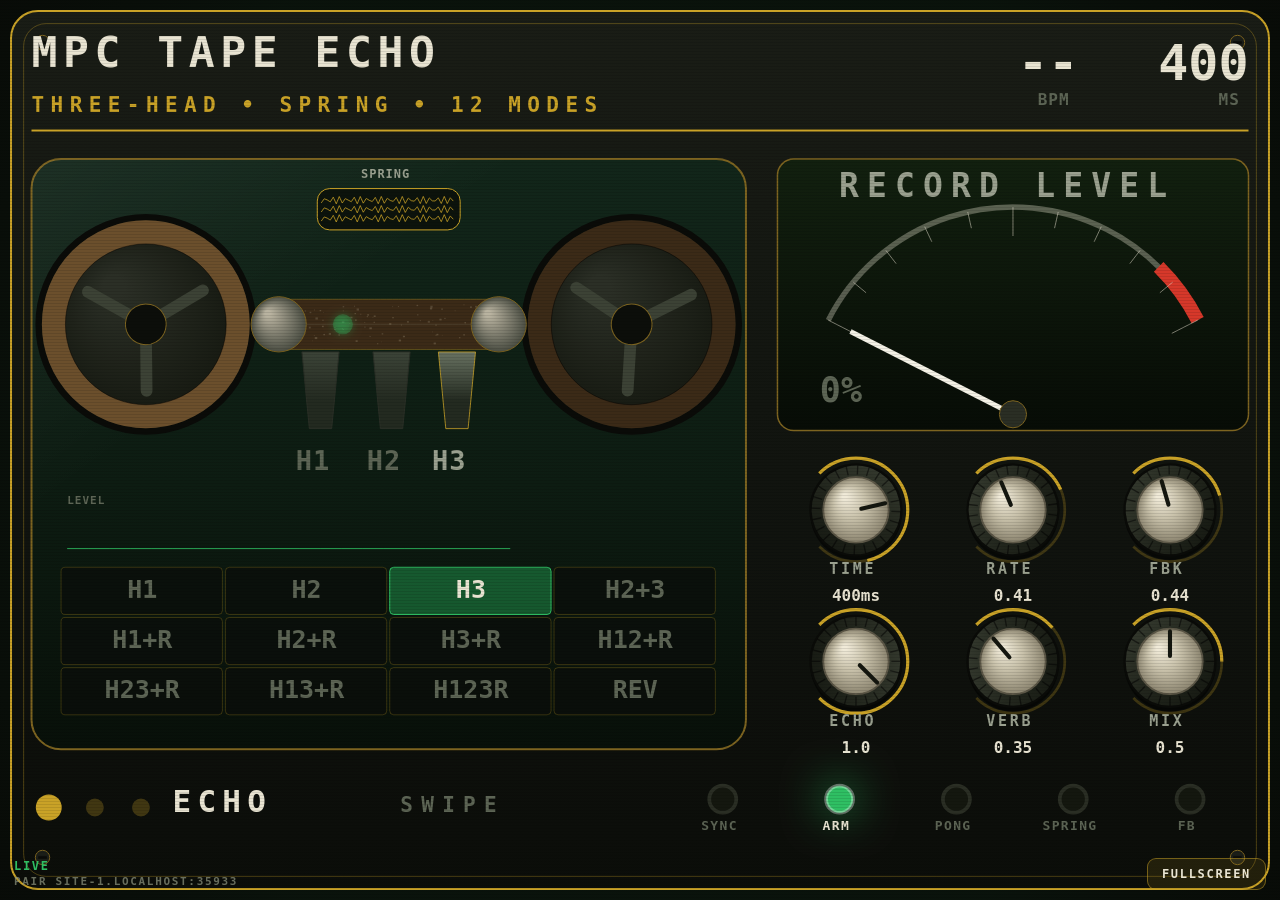
==== commit 46c71b81: "feat: pairing QR at /qr.svg The plugin serves an SVG QR of its own address; tapping PAIR in the pane" ====
--- a/vst/web/index.html
+++ b/vst/web/index.html
@@ -79,7 +79,8 @@
 function setPair() {
   var u = (st && typeof st.url === 'string' && st.url) ? st.url : location.host;
   pairText = u;
-  if (pairEl) pairEl.textContent = 'PAIR ' + u;
+  if (pairEl) { pairEl.textContent = 'PAIR ' + u; pairEl.style.pointerEvents = 'auto'; pairEl.style.cursor = 'pointer';
+    pairEl.onclick = function () { var q = document.getElementById('qr'); if (q) q.style.display = (q.style.display === 'none' ? 'block' : 'none'); }; }
 }
 
 /* control state */
@@ -1000,5 +1001,6 @@
 };
 })();
 </script>
+<img id="qr" src="/qr.svg" alt="" style="display:none;position:fixed;right:14px;bottom:64px;width:140px;height:140px;border:7px solid #e9e4d2;border-radius:8px;background:#e9e4d2">
 </body>
 </html>
